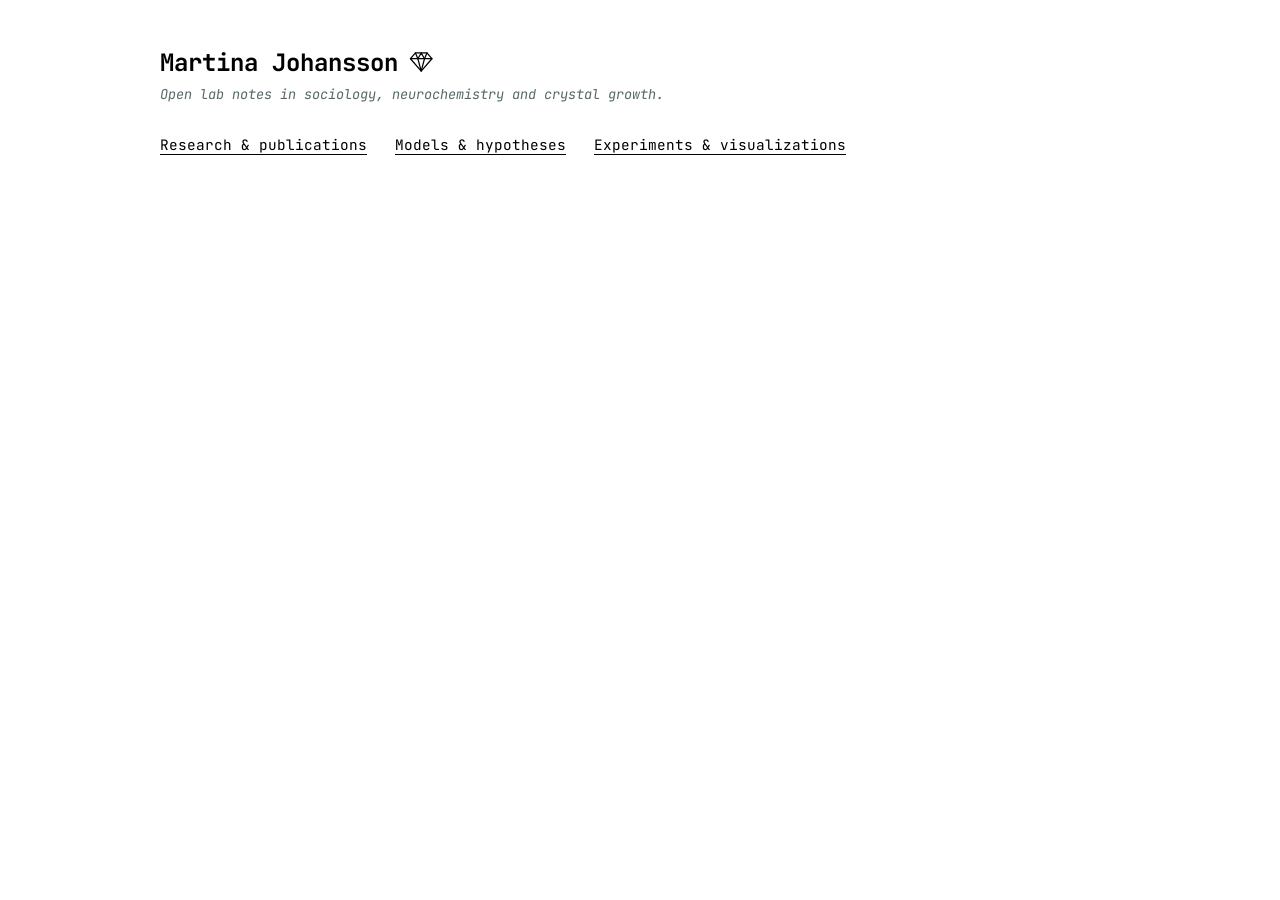
==== index.html @ 32915c61 "Add files via upload" ====
<!doctype html>
<html lang="en">
<head>
<meta charset="utf-8">
<meta name="viewport" content="width=device-width, initial-scale=1, viewport-fit=cover">
<meta name="color-scheme" content="light dark">
<link rel="preconnect" href="https://fonts.googleapis.com">
<link rel="preconnect" href="https://fonts.gstatic.com" crossorigin>
<link href="https://fonts.googleapis.com/css2?family=JetBrains+Mono:ital,wght@0,500;0,700;1,400&family=Carlito:ital,wght@0,400;0,700;1,400&display=swap" rel="stylesheet">
<title>Martina Johansson</title>
<link rel="stylesheet" href="style.css">
</head>
<body>
<main class="page">
  <h1>Martina Johansson<svg class="mark" viewBox="0 0 32 32" aria-hidden="true" focusable="false"><g fill="none" stroke="currentColor" stroke-width="1.5" stroke-linejoin="round" stroke-linecap="round"><path d="M9 6 H23 L29 13 L16 28 L3 13 Z"/><path d="M3 13 H29"/><path d="M9 6 L12 13 L16 28 L20 13 L23 6"/><path d="M12 13 L16 6 L20 13"/></g></svg></h1>
  <p class="tagline">Open lab notes in sociology, neurochemistry and crystal growth.</p>
  <nav aria-label="Sections">
    <a href="research/">Research &amp; publications</a>
    <a href="models/">Models &amp; hypotheses</a>
    <a href="experiments/">Experiments &amp; visualizations</a>
  </nav>
</main>
</body>
</html>
---- style.css ----
:root {
  --bg: #ffffff;
  --fg: #000000;
  --muted: #55696a;
  --font-name: 'JetBrains Mono', ui-monospace, Menlo, Consolas, monospace;
  --font-body: 'JetBrains Mono', ui-monospace, Menlo, Consolas, monospace;
}
@media (prefers-color-scheme: dark) {
  :root {
    --bg: #000000;
    --fg: #ffffff;
    --muted: #94a9aa;
  }
}
html { background: var(--bg); }
body {
  margin: 0;
  background: var(--bg);
  color: var(--fg);
  font-family: var(--font-body);
  font-size: 1rem;
  line-height: 1.5;
  padding-block: 48px;
  padding-left: max(16px, env(safe-area-inset-left, 0px));
  padding-right: max(16px, env(safe-area-inset-right, 0px));
}
.page { max-width: 960px; margin-inline: auto; }
h1 {
  font-family: var(--font-name);
  font-weight: 800;
  font-size: 1.1rem;
  line-height: 1.2;
  letter-spacing: -0.01em;
  margin: 0 0 6px;
  text-wrap: balance;
}
.tagline, .empty {
  font-size: 0.95rem;
  font-style: italic;
  max-width: 36rem;
  margin: 0;
  color: var(--muted);
  text-wrap: pretty;
}
nav {
  display: flex;
  flex-wrap: wrap;
  gap: 8px 28px;
  margin-top: 28px;
  font-size: 0.95rem;
}
a { color: var(--fg); text-underline-offset: 4px; text-decoration-thickness: 1px; }
a:hover { color: var(--muted); }
a:focus-visible { outline: 2px solid var(--fg); outline-offset: 3px; }
.back { display: inline-block; margin-bottom: 28px; font-size: 0.85rem; color: var(--muted); }

/* Content pages */
.prose p, .prose li { max-width: 40rem; text-wrap: pretty; }
.prose h2 {
  font-family: var(--font-name);
  font-weight: 700;
  font-size: 0.95rem;
  letter-spacing: -0.005em;
  margin: 40px 0 10px;
}
.prose h3 { font-size: 1rem; font-weight: 600; margin: 22px 0 6px; }
.prose p { margin: 0 0 12px; }
.prose ol, .prose ul { margin: 0 0 12px; padding-left: 1.3em; }
.prose li { margin-bottom: 8px; }
.meta { font-size: 0.85rem; color: var(--muted); margin: 0 0 24px; }
.lead { font-size: 1.05rem; margin: 18px 0 0; }
.figure { margin: 8px 0 0; }
.figure img { display: block; max-width: 100%; height: auto; }
.figure figcaption { font-size: 0.85rem; color: var(--muted); margin-top: 8px; max-width: 40rem; }
.scroll { overflow-x: auto; border: 1px solid var(--muted); }
.scroll:focus-visible { outline: 2px solid var(--fg); outline-offset: 2px; }
table { border-collapse: collapse; width: 100%; min-width: 46rem; font-size: 0.88rem; line-height: 1.45; }
th, td { text-align: left; vertical-align: top; padding: 9px 12px; border-top: 1px solid var(--muted); }
thead th { border-top: 0; font-weight: 600; font-size: 0.8rem; }
.list { list-style: none; margin: 18px 0 0; padding: 0; display: grid; gap: 14px; }
.list .meta { margin: 2px 0 0; }

/* Console look: monospace for name, headings, navigation and labels. Body text stays serif. */
h1 { font-weight: 700; font-size: 1rem; letter-spacing: 0; }
.tagline, .empty, nav, .back, .meta, .list a, .prose h2 { font-family: var(--font-name); }
.tagline, .empty { font-size: 0.85rem; }
nav { font-size: 0.9rem; }
.back, .meta { font-size: 0.8rem; }
.list a { font-size: 0.9rem; }
.prose h2 { font-size: 0.9rem; letter-spacing: 0; }

/* ASCII figures */
.ascii {
  margin: 0;
  padding: 14px 16px;
  font-family: var(--font-name);
  font-size: 0.72rem;
  line-height: 1.3;
  white-space: pre;
  color: var(--fg);
  background: var(--bg);
}
.figure .scroll { min-width: 0; }

/* ASCII figures: same width as the text, font size scales down to fit, never below 0.62rem (then the box scrolls) */
.figure .scroll { max-width: 40rem; container-type: inline-size; }
.ascii { font-size: clamp(0.62rem, calc((100cqw - 32px) / (var(--cols, 80) * 0.6)), 0.75rem); }

/* ASCII figures without frame, aligned with the text */
.figure .scroll { border: 0; }
.ascii { padding: 8px 0; font-size: clamp(0.62rem, calc((100cqw - 2px) / (var(--cols, 80) * 0.6)), 0.75rem); }

/* All text in monospace */
body { font-size: 0.9rem; line-height: 1.65; }
.tagline, .empty { font-size: 0.85rem; }
.lead { font-size: 0.95rem; }
table { font-size: 0.8rem; }
@media (max-width: 680px) { body { font-size: 0.85rem; } }

/* Crystal mark next to the name */
h1 .mark { height: 1.5em; width: auto; vertical-align: -0.35em; margin-right: 0.5em; }

/* Body text in Calibri-like sans (Carlito is metric-compatible with Calibri) */
:root { --font-body: 'Calibri', 'Carlito', 'Segoe UI', Arial, sans-serif; }
body { font-size: 1.06rem; line-height: 1.6; }
.lead { font-size: 1.1rem; }
.tagline, .empty { font-size: 0.85rem; }
table { font-size: 0.92rem; }
@media (max-width: 680px) { body { font-size: 1rem; } }

/* Tables: same width as the text */
.prose .scroll { max-width: 40rem; }
.prose table { min-width: 0; }
@media (max-width: 680px) { .prose table { min-width: 34rem; } }

/* Crystal after the name, less elongated */
h1 .mark { height: 1.3em; width: auto; vertical-align: -0.3em; margin: 0 0 0 0.5em; }
.prose .scroll { box-sizing: border-box; }
h1 .mark { height: 1.15em; vertical-align: -0.2em; }
h1 .mark { height: 1.7em; vertical-align: -0.4em; }
h1 .mark { height: 1.6em; vertical-align: -0.35em; }
h1 { font-size: 1.5rem; }
h1 .mark { height: 1.1em; vertical-align: -0.15em; margin-left: 0.4em; }
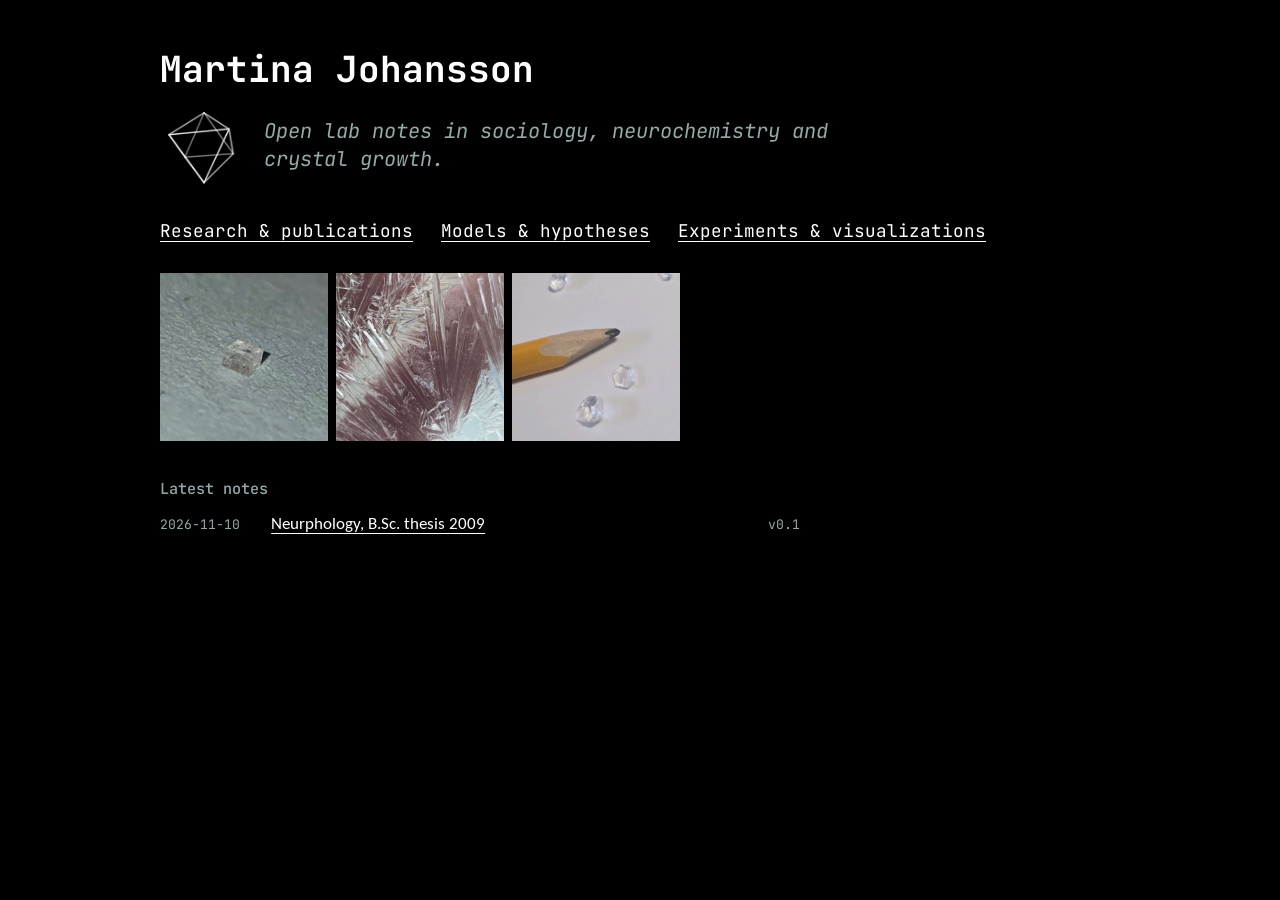
==== commit 086e6d57: "Add files via upload" ====
--- a/index.html
+++ b/index.html
@@ -12,13 +12,57 @@
 </head>
 <body>
 <main class="page">
-  <h1>Martina Johansson<svg class="mark" viewBox="0 0 32 32" aria-hidden="true" focusable="false"><g fill="none" stroke="currentColor" stroke-width="1.5" stroke-linejoin="round" stroke-linecap="round"><path d="M9 6 H23 L29 13 L16 28 L3 13 Z"/><path d="M3 13 H29"/><path d="M9 6 L12 13 L16 28 L20 13 L23 6"/><path d="M12 13 L16 6 L20 13"/></g></svg></h1>
-  <p class="tagline">Open lab notes in sociology, neurochemistry and crystal growth.</p>
+  <h1>Martina Johansson</h1>
+  <div class="tagrow">
+    <canvas id="oct" width="96" height="96" aria-hidden="true"></canvas>
+    <p class="tagline">Open lab notes in sociology, neurochemistry and crystal growth.</p>
+  </div>
   <nav aria-label="Sections">
     <a href="research/">Research &amp; publications</a>
     <a href="models/">Models &amp; hypotheses</a>
     <a href="experiments/">Experiments &amp; visualizations</a>
   </nav>
+  <div class="crystals">
+    <img src="img/crystal-1.jpg" width="480" height="480" alt="A single clear crystal on a grey surface" loading="lazy">
+    <img src="img/crystal-2.jpg" width="480" height="480" alt="Needle-shaped crystals radiating from a point" loading="lazy">
+    <img src="img/crystal-3.jpg" width="480" height="480" alt="Clear crystals next to a pencil tip for scale" loading="lazy">
+  </div>
+  <section class="feed" aria-labelledby="feed-h">
+    <h2 id="feed-h">Latest notes</h2>
+    <ul>
+      <li><time datetime="2026-11-10">2026-11-10</time><a href="research/neurphology-2009/">Neurphology, B.Sc. thesis 2009</a><span class="v">v0.1</span></li>
+    </ul>
+  </section>
 </main>
+<script>
+(function () {
+  var c = document.getElementById('oct'); if (!c || !c.getContext) return;
+  var ctx = c.getContext('2d'), S = 96, dpr = Math.min(window.devicePixelRatio || 1, 3);
+  c.width = c.height = S * dpr; ctx.scale(dpr, dpr);
+  var V = [[1,0,0],[-1,0,0],[0,1,0],[0,-1,0],[0,0,1],[0,0,-1]];
+  var E = [[0,2],[0,3],[0,4],[0,5],[1,2],[1,3],[1,4],[1,5],[2,4],[4,3],[3,5],[5,2]];
+  var color = getComputedStyle(document.body).color;
+  var reduce = window.matchMedia && matchMedia('(prefers-reduced-motion: reduce)').matches;
+  function draw(t) {
+    var a = t * 0.0004, b = 0.45, ca = Math.cos(a), sa = Math.sin(a), cb = Math.cos(b), sb = Math.sin(b);
+    var P = V.map(function (v) {
+      var x = v[0]*ca + v[2]*sa, z = -v[0]*sa + v[2]*ca, y = v[1];
+      var y2 = y*cb - z*sb, z2 = y*sb + z*cb;
+      var k = 1 / (1 - z2 * 0.18);
+      return [S/2 + x*k*42, S/2 + y2*k*42, z2];
+    });
+    ctx.clearRect(0, 0, S, S);
+    ctx.strokeStyle = color; ctx.lineWidth = 1.5; ctx.lineJoin = ctx.lineCap = 'round';
+    E.forEach(function (e) {
+      var p = P[e[0]], q = P[e[1]], z = (p[2] + q[2]) / 2;
+      ctx.globalAlpha = 0.35 + 0.65 * (z + 1) / 2;
+      ctx.beginPath(); ctx.moveTo(p[0], p[1]); ctx.lineTo(q[0], q[1]); ctx.stroke();
+    });
+    ctx.globalAlpha = 1;
+  }
+  if (reduce) { draw(900); return; }
+  (function loop(t) { draw(t); requestAnimationFrame(loop); })(0);
+})();
+</script>
 </body>
 </html>
--- a/style.css
+++ b/style.css
@@ -141,3 +141,34 @@
 h1 .mark { height: 1.6em; vertical-align: -0.35em; }
 h1 { font-size: 1.5rem; }
 h1 .mark { height: 1.1em; vertical-align: -0.15em; margin-left: 0.4em; }
+
+/* Always black, white text */
+:root, :root:not([data-theme="light"]) { --bg: #000000; --fg: #ffffff; --muted: #94a9aa; color-scheme: dark; }
+html, body { background: #000; color: #fff; }
+
+/* Larger name and tagline (1.5x), octahedron before the tagline */
+h1 { font-size: 2.25rem; margin-bottom: 10px; }
+.tagrow { display: flex; align-items: center; gap: 16px; }
+.tagrow canvas { width: 4.5rem; height: 4.5rem; flex: none; }
+.tagline, .empty { font-size: 1.275rem; line-height: 1.4; }
+nav { font-size: 1.35rem; }
+@media (max-width: 680px) { h1 { font-size: 1.7rem; } .tagline { font-size: 1.05rem; } nav { font-size: 1.05rem; } .tagrow canvas { width: 3.5rem; height: 3.5rem; } }
+.tagrow canvas { width: 5.5rem; height: 5.5rem; }
+nav { font-size: 1.1rem; }
+@media (max-width: 680px) { .tagrow canvas { width: 4rem; height: 4rem; } nav { font-size: 1rem; } }
+.prose figure + p, .prose .scroll + p { margin-top: 14px; }
+
+/* Status labels and latest-notes feed */
+.status { font-family: var(--font-name); font-size: 0.8em; border: 1px solid var(--muted); border-radius: 3px; padding: 0 5px; color: var(--fg); white-space: nowrap; }
+.legend { font-size: 0.92rem; color: var(--muted); max-width: 40rem; }
+.legend .status { color: var(--muted); }
+.feed { margin-top: 36px; max-width: 40rem; }
+.feed h2 { font-family: var(--font-name); font-size: 0.95rem; font-weight: 500; color: var(--muted); margin: 0 0 8px; }
+.feed ul { list-style: none; margin: 0; padding: 0; display: grid; gap: 6px; }
+.feed li { display: grid; grid-template-columns: 6.2rem 1fr auto; gap: 12px; align-items: baseline; }
+.feed time, .feed .v { font-family: var(--font-name); font-size: 0.82rem; color: var(--muted); }
+@media (max-width: 680px) { .feed li { grid-template-columns: 1fr auto; } .feed time { grid-column: 1 / -1; } }
+
+/* crystal strip */
+.crystals{display:grid;grid-template-columns:repeat(3,1fr);gap:8px;margin:28px 0 0;max-width:520px}
+.crystals img{display:block;width:100%;height:auto;aspect-ratio:1/1;object-fit:cover}
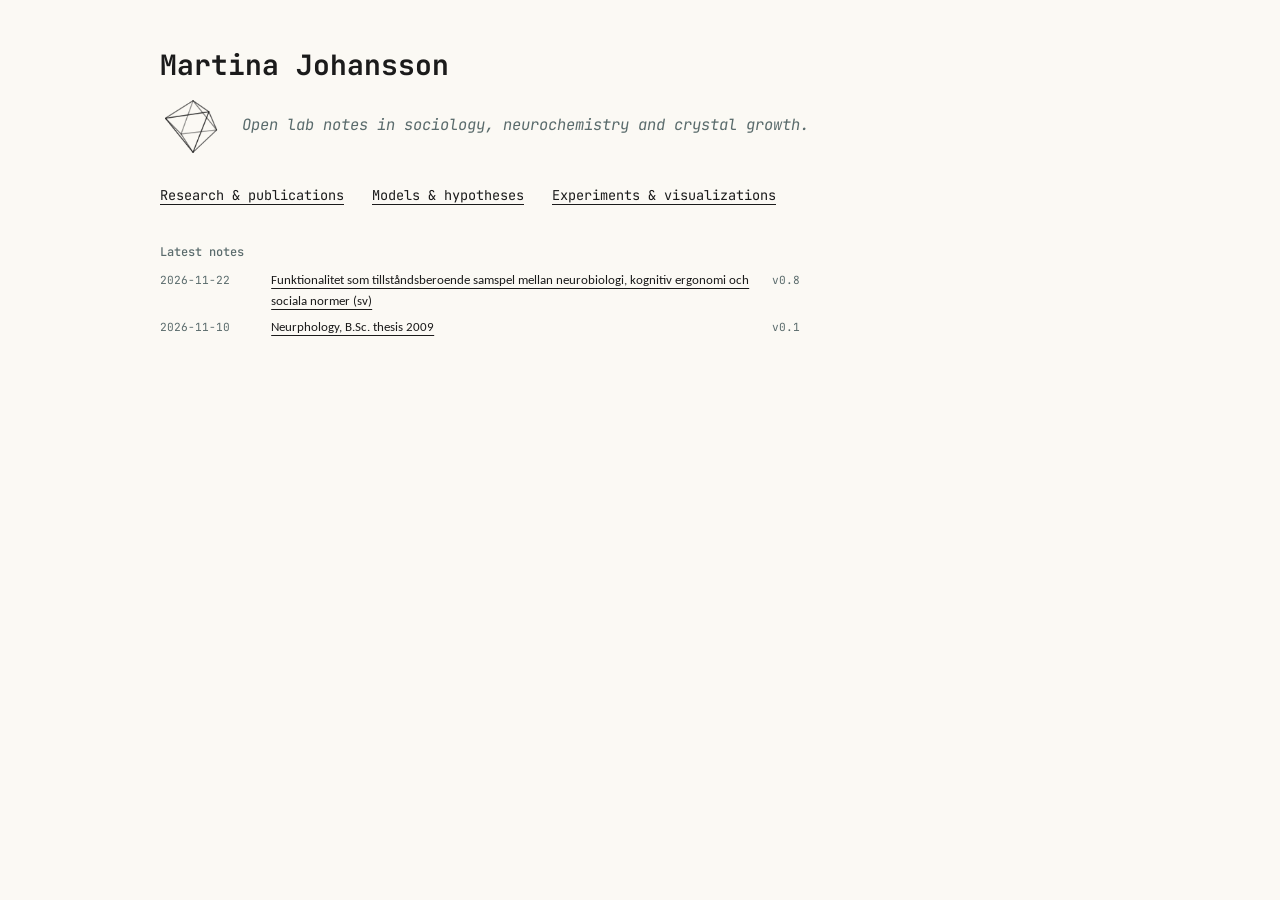
==== commit ca51262f: "Add files via upload" ====
--- a/index.html
+++ b/index.html
@@ -10,7 +10,7 @@
 <title>Martina Johansson</title>
 <link rel="stylesheet" href="style.css">
 </head>
-<body>
+<body class="home">
 <main class="page">
   <h1>Martina Johansson</h1>
   <div class="tagrow">
@@ -22,14 +22,10 @@
     <a href="models/">Models &amp; hypotheses</a>
     <a href="experiments/">Experiments &amp; visualizations</a>
   </nav>
-  <div class="crystals">
-    <img src="img/crystal-1.jpg" width="480" height="480" alt="A single clear crystal on a grey surface" loading="lazy">
-    <img src="img/crystal-2.jpg" width="480" height="480" alt="Needle-shaped crystals radiating from a point" loading="lazy">
-    <img src="img/crystal-3.jpg" width="480" height="480" alt="Clear crystals next to a pencil tip for scale" loading="lazy">
-  </div>
   <section class="feed" aria-labelledby="feed-h">
     <h2 id="feed-h">Latest notes</h2>
     <ul>
+      <li><time datetime="2026-11-22">2026-11-22</time><a href="experiments/superadditivitet/">Funktionalitet som tillståndsberoende samspel mellan neurobiologi, kognitiv ergonomi och sociala normer (sv)</a><span class="v">v0.8</span></li>
       <li><time datetime="2026-11-10">2026-11-10</time><a href="research/neurphology-2009/">Neurphology, B.Sc. thesis 2009</a><span class="v">v0.1</span></li>
     </ul>
   </section>
--- a/style.css
+++ b/style.css
@@ -142,9 +142,9 @@
 h1 { font-size: 1.5rem; }
 h1 .mark { height: 1.1em; vertical-align: -0.15em; margin-left: 0.4em; }
 
-/* Always black, white text */
-:root, :root:not([data-theme="light"]) { --bg: #000000; --fg: #ffffff; --muted: #94a9aa; color-scheme: dark; }
-html, body { background: #000; color: #fff; }
+/* Light paper background, dark text (test). The old black version is kept in style_dark_backup.css */
+:root, :root:not([data-theme="light"]) { --bg: #fbf9f4; --fg: #1b1b1b; --muted: #5a6b6c; color-scheme: light; }
+html, body { background: var(--bg); color: var(--fg); }
 
 /* Larger name and tagline (1.5x), octahedron before the tagline */
 h1 { font-size: 2.25rem; margin-bottom: 10px; }
@@ -172,3 +172,22 @@
 /* crystal strip */
 .crystals{display:grid;grid-template-columns:repeat(3,1fr);gap:8px;margin:28px 0 0;max-width:520px}
 .crystals img{display:block;width:100%;height:auto;aspect-ratio:1/1;object-fit:cover}
+
+/* Start page: smaller text, octahedron scaled to match */
+.home h1 { font-size: 1.75rem; }
+.home .tagline { font-size: 0.97rem; }
+.home nav { font-size: 0.85rem; }
+.home .tagrow canvas { width: 4.1rem; height: 4.1rem; }
+.home .feed h2 { font-size: 0.75rem; }
+.home .feed li { font-size: 0.8rem; }
+.home .feed time, .home .feed .v { font-size: 0.7rem; }
+@media (max-width: 680px) {
+  .home h1 { font-size: 1.3rem; }
+  .home .tagline { font-size: 0.82rem; }
+  .home nav { font-size: 0.8rem; }
+  .home .tagrow canvas { width: 3.1rem; height: 3.1rem; }
+  .home .feed li { font-size: 0.78rem; }
+}
+
+.refs { list-style: none; padding-left: 0; font-size: .92em; }
+.refs li { margin: 0 0 8px; padding-left: 1.6em; text-indent: -1.6em; overflow-wrap: anywhere; }
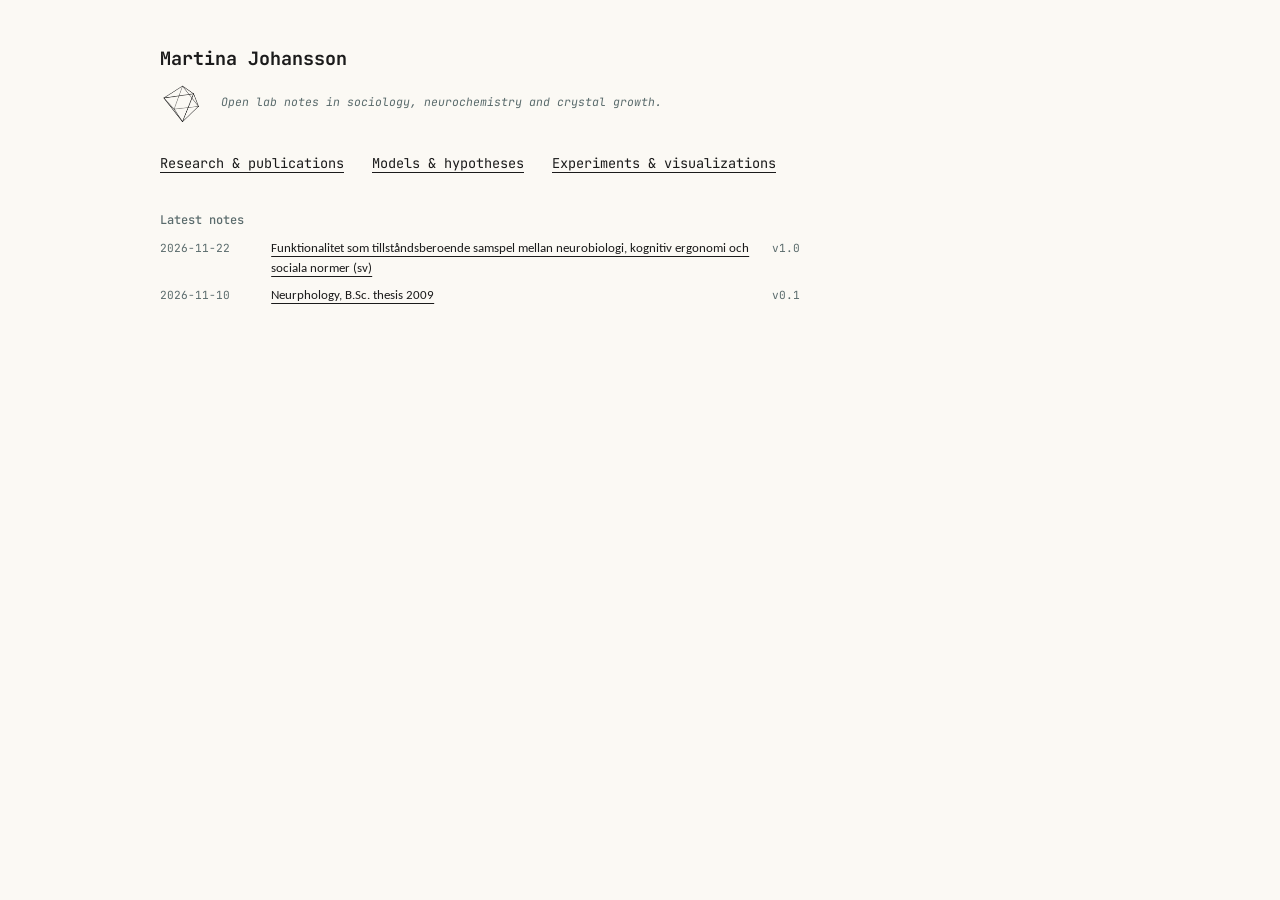
==== commit e6a90a2c: "Add files via upload" ====
--- a/index.html
+++ b/index.html
@@ -25,7 +25,7 @@
   <section class="feed" aria-labelledby="feed-h">
     <h2 id="feed-h">Latest notes</h2>
     <ul>
-      <li><time datetime="2026-11-22">2026-11-22</time><a href="experiments/superadditivitet/">Funktionalitet som tillståndsberoende samspel mellan neurobiologi, kognitiv ergonomi och sociala normer (sv)</a><span class="v">v0.8</span></li>
+      <li><time datetime="2026-11-22">2026-11-22</time><a href="experiments/superadditivitet/">Funktionalitet som tillståndsberoende samspel mellan neurobiologi, kognitiv ergonomi och sociala normer (sv)</a><span class="v">v1.0</span></li>
       <li><time datetime="2026-11-10">2026-11-10</time><a href="research/neurphology-2009/">Neurphology, B.Sc. thesis 2009</a><span class="v">v0.1</span></li>
     </ul>
   </section>
--- a/style.css
+++ b/style.css
@@ -4,13 +4,6 @@
   --muted: #55696a;
   --font-name: 'JetBrains Mono', ui-monospace, Menlo, Consolas, monospace;
   --font-body: 'JetBrains Mono', ui-monospace, Menlo, Consolas, monospace;
-}
-@media (prefers-color-scheme: dark) {
-  :root {
-    --bg: #000000;
-    --fg: #ffffff;
-    --muted: #94a9aa;
-  }
 }
 html { background: var(--bg); }
 body {
@@ -174,18 +167,18 @@
 .crystals img{display:block;width:100%;height:auto;aspect-ratio:1/1;object-fit:cover}
 
 /* Start page: smaller text, octahedron scaled to match */
-.home h1 { font-size: 1.75rem; }
-.home .tagline { font-size: 0.97rem; }
+.home h1 { font-size: 1.15rem; }
+.home .tagline { font-size: 0.72rem; }
 .home nav { font-size: 0.85rem; }
-.home .tagrow canvas { width: 4.1rem; height: 4.1rem; }
+.home .tagrow canvas { width: 2.8rem; height: 2.8rem; }
 .home .feed h2 { font-size: 0.75rem; }
 .home .feed li { font-size: 0.8rem; }
 .home .feed time, .home .feed .v { font-size: 0.7rem; }
 @media (max-width: 680px) {
-  .home h1 { font-size: 1.3rem; }
-  .home .tagline { font-size: 0.82rem; }
+  .home h1 { font-size: 1.05rem; }
+  .home .tagline { font-size: 0.7rem; }
   .home nav { font-size: 0.8rem; }
-  .home .tagrow canvas { width: 3.1rem; height: 3.1rem; }
+  .home .tagrow canvas { width: 2.4rem; height: 2.4rem; }
   .home .feed li { font-size: 0.78rem; }
 }
 
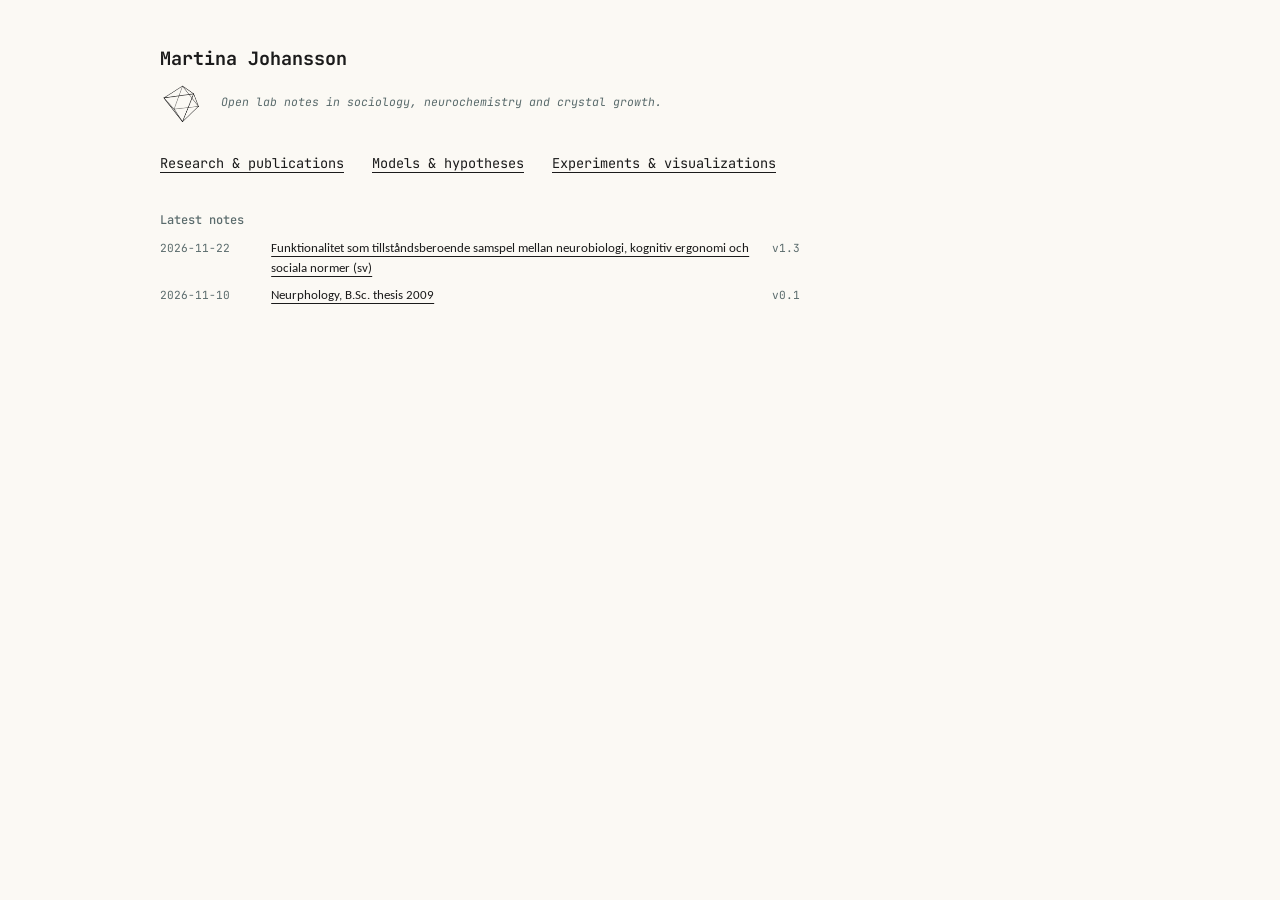
==== commit ec3cf88d: "Add files via upload" ====
--- a/index.html
+++ b/index.html
@@ -25,7 +25,7 @@
   <section class="feed" aria-labelledby="feed-h">
     <h2 id="feed-h">Latest notes</h2>
     <ul>
-      <li><time datetime="2026-11-22">2026-11-22</time><a href="experiments/superadditivitet/">Funktionalitet som tillståndsberoende samspel mellan neurobiologi, kognitiv ergonomi och sociala normer (sv)</a><span class="v">v1.0</span></li>
+      <li><time datetime="2026-11-22">2026-11-22</time><a href="experiments/superadditivitet/">Funktionalitet som tillståndsberoende samspel mellan neurobiologi, kognitiv ergonomi och sociala normer (sv)</a><span class="v">v1.3</span></li>
       <li><time datetime="2026-11-10">2026-11-10</time><a href="research/neurphology-2009/">Neurphology, B.Sc. thesis 2009</a><span class="v">v0.1</span></li>
     </ul>
   </section>
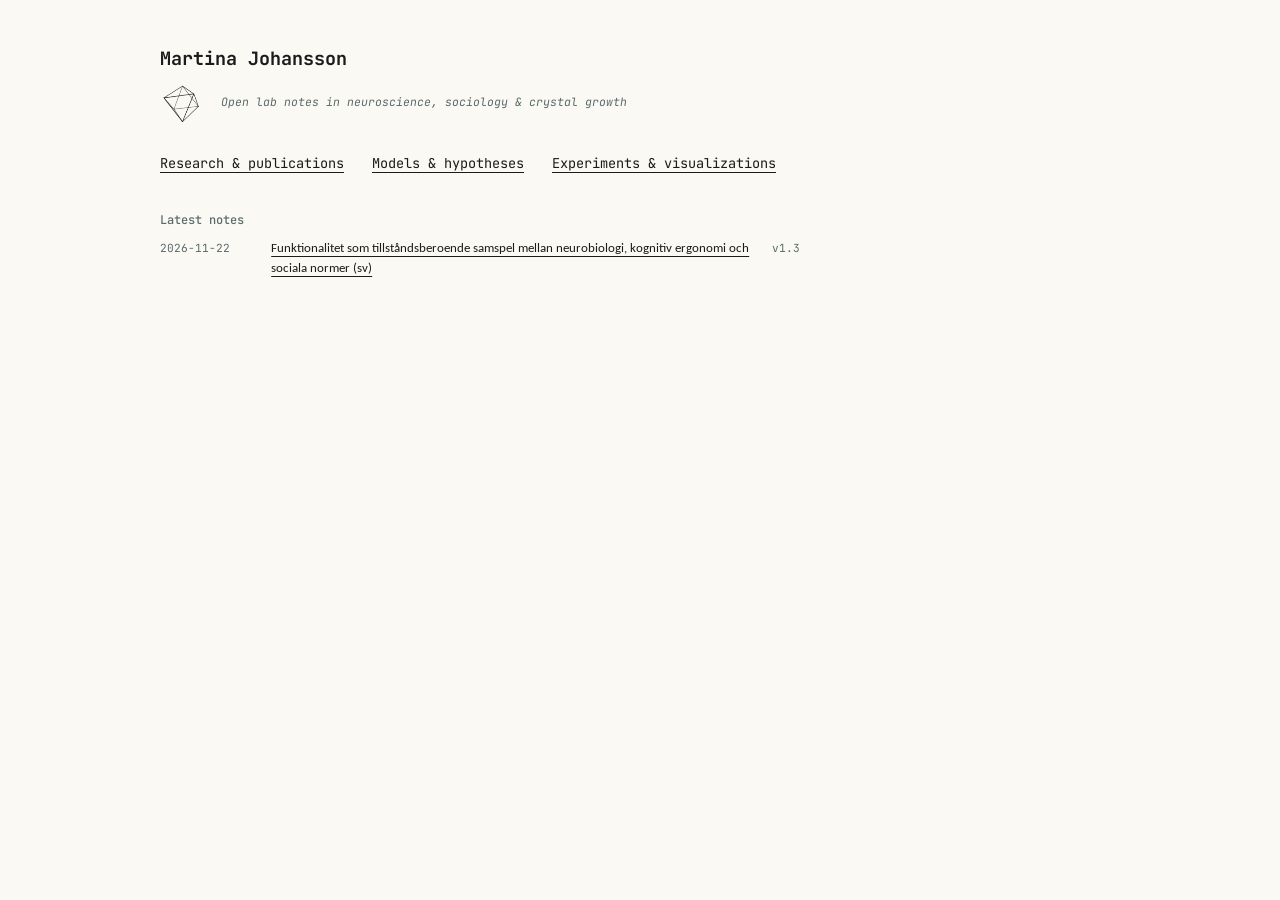
==== commit fd40c26c: "Update index.html" ====
--- a/index.html
+++ b/index.html
@@ -15,7 +15,7 @@
   <h1>Martina Johansson</h1>
   <div class="tagrow">
     <canvas id="oct" width="96" height="96" aria-hidden="true"></canvas>
-    <p class="tagline">Open lab notes in sociology, neurochemistry and crystal growth.</p>
+    <p class="tagline">Open lab notes in neuroscience, sociology & crystal growth</p>
   </div>
   <nav aria-label="Sections">
     <a href="research/">Research &amp; publications</a>
@@ -26,7 +26,7 @@
     <h2 id="feed-h">Latest notes</h2>
     <ul>
       <li><time datetime="2026-11-22">2026-11-22</time><a href="experiments/superadditivitet/">Funktionalitet som tillståndsberoende samspel mellan neurobiologi, kognitiv ergonomi och sociala normer (sv)</a><span class="v">v1.3</span></li>
-      <li><time datetime="2026-11-10">2026-11-10</time><a href="research/neurphology-2009/">Neurphology, B.Sc. thesis 2009</a><span class="v">v0.1</span></li>
+  
     </ul>
   </section>
 </main>
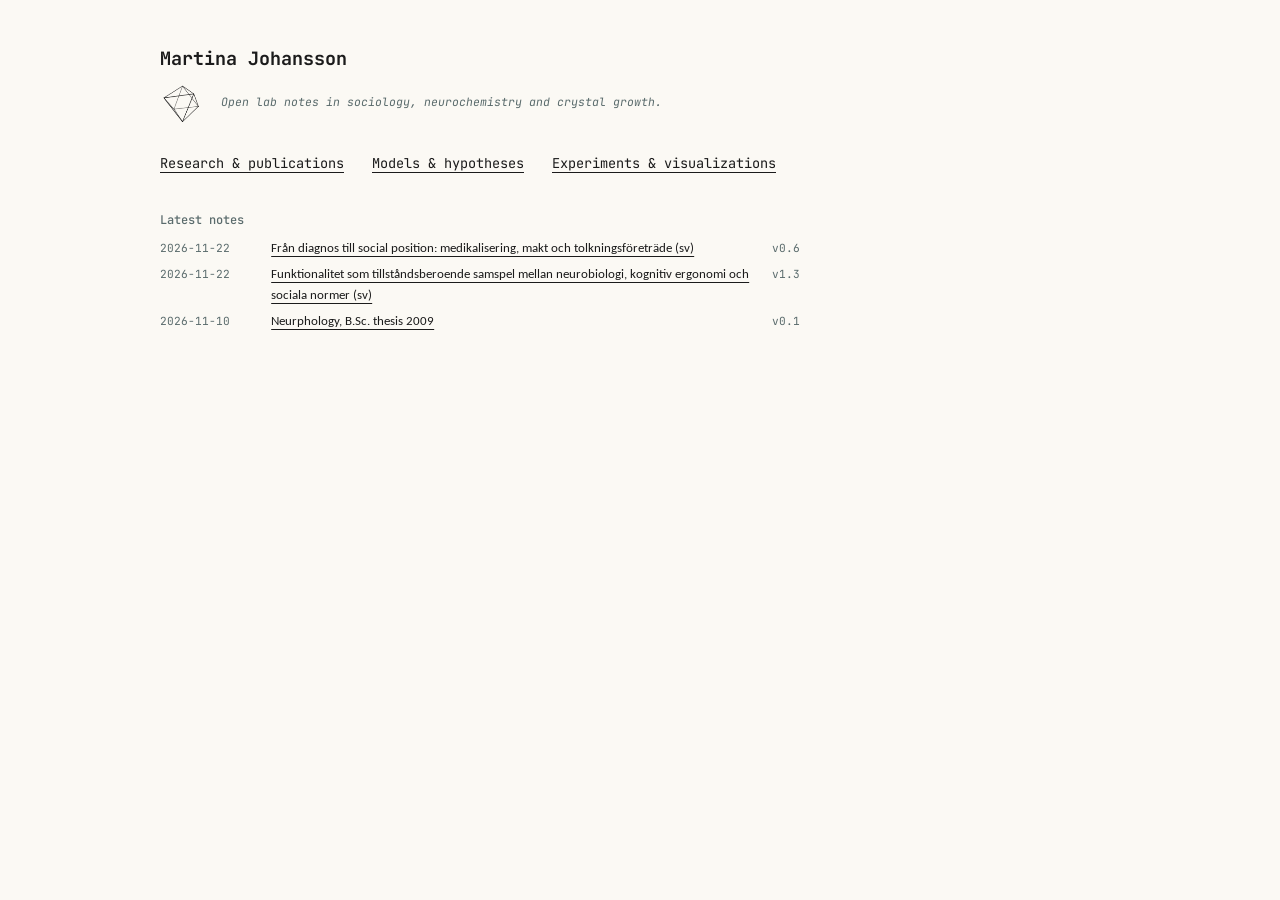
==== commit 7e9c8cc9: "Add files via upload" ====
--- a/index.html
+++ b/index.html
@@ -15,7 +15,7 @@
   <h1>Martina Johansson</h1>
   <div class="tagrow">
     <canvas id="oct" width="96" height="96" aria-hidden="true"></canvas>
-    <p class="tagline">Open lab notes in neuroscience, sociology & crystal growth</p>
+    <p class="tagline">Open lab notes in sociology, neurochemistry and crystal growth.</p>
   </div>
   <nav aria-label="Sections">
     <a href="research/">Research &amp; publications</a>
@@ -25,8 +25,9 @@
   <section class="feed" aria-labelledby="feed-h">
     <h2 id="feed-h">Latest notes</h2>
     <ul>
+      <li><time datetime="2026-11-22">2026-11-22</time><a href="models/villkorad-medikalisering/">Från diagnos till social position: medikalisering, makt och tolkningsföreträde (sv)</a><span class="v">v0.6</span></li>
       <li><time datetime="2026-11-22">2026-11-22</time><a href="experiments/superadditivitet/">Funktionalitet som tillståndsberoende samspel mellan neurobiologi, kognitiv ergonomi och sociala normer (sv)</a><span class="v">v1.3</span></li>
-  
+      <li><time datetime="2026-11-10">2026-11-10</time><a href="research/neurphology-2009/">Neurphology, B.Sc. thesis 2009</a><span class="v">v0.1</span></li>
     </ul>
   </section>
 </main>
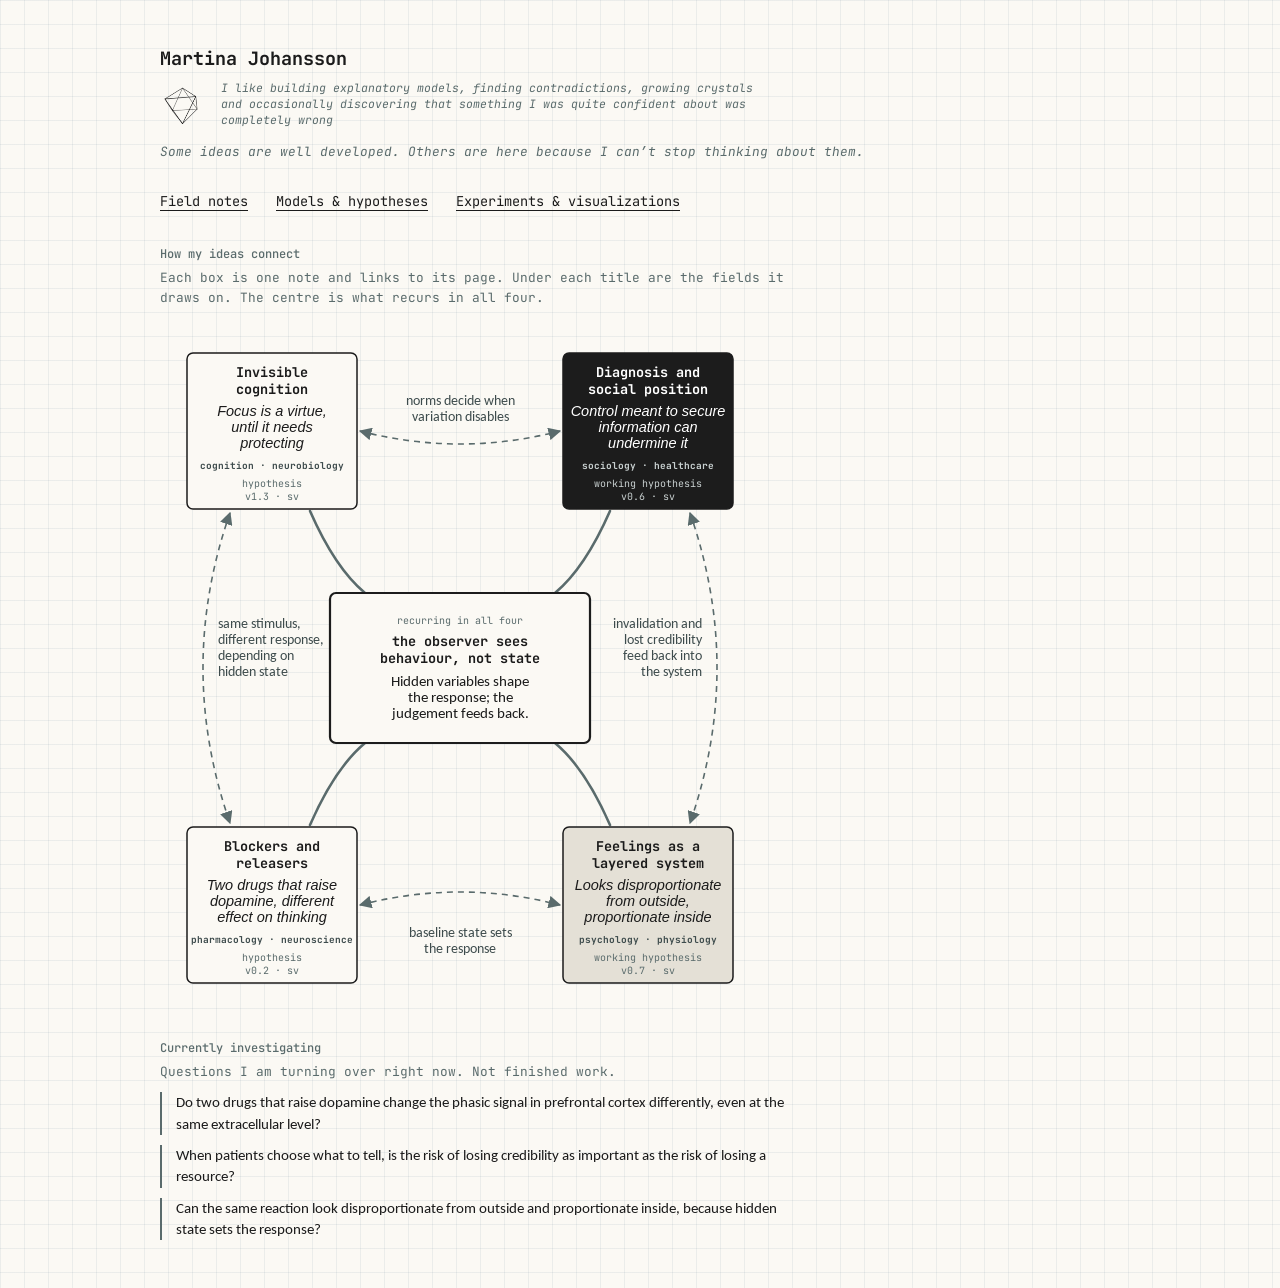
==== commit db2b69c6: "Add files via upload" ====
--- a/index.html
+++ b/index.html
@@ -15,19 +15,48 @@
   <h1>Martina Johansson</h1>
   <div class="tagrow">
     <canvas id="oct" width="96" height="96" aria-hidden="true"></canvas>
-    <p class="tagline">Open lab notes in sociology, neurochemistry and crystal growth.</p>
+    <p class="tagline">I like building explanatory models, finding contradictions, growing crystals and occasionally discovering that something I was quite confident about was completely wrong</p>
   </div>
+  <p class="meta" style="font-style:italic;margin-top:14px">Some ideas are well developed. Others are here because I can&rsquo;t stop thinking about them.</p>
   <nav aria-label="Sections">
-    <a href="research/">Research &amp; publications</a>
+    <a href="field-notes/">Field notes</a>
     <a href="models/">Models &amp; hypotheses</a>
     <a href="experiments/">Experiments &amp; visualizations</a>
   </nav>
-  <section class="feed" aria-labelledby="feed-h">
-    <h2 id="feed-h">Latest notes</h2>
+  <section class="map" aria-labelledby="map-h" style="margin-top:32px">
+    <h2 id="map-h">How my ideas connect</h2>
+    <p class="meta">Each box is one note and links to its page. Under each title are the fields it draws on. The centre is what recurs in all four.</p>
+<svg viewBox="0 0 600 680" role="img" aria-labelledby="mp-t mp-d" style="display:block;width:100%;max-width:600px;height:auto" xmlns="http://www.w3.org/2000/svg">
+<title id="mp-t">How the four notes connect</title>
+<desc id="mp-d">A mind map. In the centre: the idea that recurs in all four notes, that the observer sees behaviour and not state, because hidden variables shape the response and the judgement feeds back. Four pages branch out, each with its contradiction: invisible cognition (focus is a virtue until it needs protecting), diagnosis and social position (control meant to secure information can undermine it), blockers and releasers (two drugs that raise dopamine, different effect on thinking) and feelings as a layered system (looks disproportionate from outside, proportionate inside). Dashed lines mark shared mechanisms: norms deciding when variation becomes disability, same stimulus with different response depending on hidden state, baseline state setting the response, and invalidation and lost credibility feeding back.</desc>
+<defs>
+<filter id="soft" x="-5%" y="-5%" width="110%" height="110%"><feTurbulence type="fractalNoise" baseFrequency="0.012" numOctaves="1" seed="7" result="n"/><feDisplacementMap in="SourceGraphic" in2="n" scale="2"/></filter>
+<marker id="me" viewBox="0 0 10 10" refX="9" refY="5" markerWidth="8" markerHeight="8" orient="auto"><path d="M0,0 L10,5 L0,10 z" fill="#5a6b6c"/></marker>
+<marker id="ms" viewBox="0 0 10 10" refX="9" refY="5" markerWidth="8" markerHeight="8" orient="auto-start-reverse"><path d="M0,0 L10,5 L0,10 z" fill="#5a6b6c"/></marker>
+<style>
+.ti{font-family:var(--font-name);font-size:13.5px;font-weight:700;fill:#1b1b1b}
+.su{font-family:var(--font-body);font-size:14.5px;fill:#1b1b1b}
+.it{font-style:italic}
+.fd{font-family:var(--font-name);font-size:9.5px;font-weight:700;fill:#3d4b4c}
+.w{fill:#fff !important}
+.w2{fill:#c9d1d1 !important}
+.s2{font-family:var(--font-name);font-size:10px;fill:#5a6b6c}
+.lk{font-family:var(--font-body);font-size:13.5px;fill:#3d4b4c}
+a:hover .nd,a:focus .nd{stroke-width:2.6}
+</style>
+</defs>
+<path d="M205,270 Q175,245 150,188" fill="none" stroke="#5a6b6c" stroke-width="2.6" stroke-linecap="round"/><path d="M395,270 Q425,245 450,188" fill="none" stroke="#5a6b6c" stroke-width="2.6" stroke-linecap="round"/><path d="M205,420 Q175,445 150,502" fill="none" stroke="#5a6b6c" stroke-width="2.6" stroke-linecap="round"/><path d="M395,420 Q425,445 450,502" fill="none" stroke="#5a6b6c" stroke-width="2.6" stroke-linecap="round"/><g filter="url(#soft)"><rect x="170" y="270" width="260" height="150" rx="6" fill="#fbf9f4" stroke="#1b1b1b" stroke-width="2.2"/></g><path d="M200,108 Q300,134 400,108" fill="none" stroke="#5a6b6c" stroke-width="1.6" stroke-dasharray="6 5" marker-start="url(#ms)" marker-end="url(#me)"/><path d="M200,582 Q300,556 400,582" fill="none" stroke="#5a6b6c" stroke-width="1.6" stroke-dasharray="6 5" marker-start="url(#ms)" marker-end="url(#me)"/><path d="M70,190 Q16,345 70,500" fill="none" stroke="#5a6b6c" stroke-width="1.6" stroke-dasharray="6 5" marker-start="url(#ms)" marker-end="url(#me)"/><path d="M530,190 Q584,345 530,500" fill="none" stroke="#5a6b6c" stroke-width="1.6" stroke-dasharray="6 5" marker-start="url(#ms)" marker-end="url(#me)"/>
+<a href="experiments/superadditivitet/"><g filter="url(#soft)"><rect class="nd" x="27.0" y="30" width="170" height="156" rx="6" fill="#fbf9f4" stroke="#1b1b1b" stroke-width="1.5"/></g><text x="112" y="54" text-anchor="middle" class="ti">Invisible</text><text x="112" y="71" text-anchor="middle" class="ti">cognition</text><text x="112" y="93" text-anchor="middle" class="su it">Focus is a virtue,</text><text x="112" y="109" text-anchor="middle" class="su it">until it needs</text><text x="112" y="125" text-anchor="middle" class="su it">protecting</text><text x="112" y="146" text-anchor="middle" class="fd">cognition · neurobiology</text><text x="112" y="164" text-anchor="middle" class="s2">hypothesis</text><text x="112" y="177" text-anchor="middle" class="s2">v1.3 · sv</text></a><a href="models/villkorad-medikalisering/"><g filter="url(#soft)"><rect class="nd" x="403.0" y="30" width="170" height="156" rx="6" fill="#1b1b1b" stroke="#1b1b1b" stroke-width="1.5"/></g><text x="488" y="54" text-anchor="middle" class="ti w">Diagnosis and</text><text x="488" y="71" text-anchor="middle" class="ti w">social position</text><text x="488" y="93" text-anchor="middle" class="su it w">Control meant to secure</text><text x="488" y="109" text-anchor="middle" class="su it w">information can</text><text x="488" y="125" text-anchor="middle" class="su it w">undermine it</text><text x="488" y="146" text-anchor="middle" class="fd w2">sociology · healthcare</text><text x="488" y="164" text-anchor="middle" class="s2 w2">working hypothesis</text><text x="488" y="177" text-anchor="middle" class="s2 w2">v0.6 · sv</text></a><a href="models/blockerare-och-frisattare/"><g filter="url(#soft)"><rect class="nd" x="27.0" y="504" width="170" height="156" rx="6" fill="#fbf9f4" stroke="#1b1b1b" stroke-width="1.5"/></g><text x="112" y="528" text-anchor="middle" class="ti">Blockers and</text><text x="112" y="545" text-anchor="middle" class="ti">releasers</text><text x="112" y="567" text-anchor="middle" class="su it">Two drugs that raise</text><text x="112" y="583" text-anchor="middle" class="su it">dopamine, different</text><text x="112" y="599" text-anchor="middle" class="su it">effect on thinking</text><text x="112" y="620" text-anchor="middle" class="fd">pharmacology · neuroscience</text><text x="112" y="638" text-anchor="middle" class="s2">hypothesis</text><text x="112" y="651" text-anchor="middle" class="s2">v0.2 · sv</text></a><a href="models/psyket-som-system/"><g filter="url(#soft)"><rect class="nd" x="403.0" y="504" width="170" height="156" rx="6" fill="#e4e0d6" stroke="#1b1b1b" stroke-width="1.5"/></g><text x="488" y="528" text-anchor="middle" class="ti">Feelings as a</text><text x="488" y="545" text-anchor="middle" class="ti">layered system</text><text x="488" y="567" text-anchor="middle" class="su it">Looks disproportionate</text><text x="488" y="583" text-anchor="middle" class="su it">from outside,</text><text x="488" y="599" text-anchor="middle" class="su it">proportionate inside</text><text x="488" y="620" text-anchor="middle" class="fd">psychology · physiology</text><text x="488" y="638" text-anchor="middle" class="s2">working hypothesis</text><text x="488" y="651" text-anchor="middle" class="s2">v0.7 · sv</text></a>
+<text x="300" y="301" text-anchor="middle" class="s2">recurring in all four</text><text x="300" y="323" text-anchor="middle" class="ti">the observer sees</text><text x="300" y="340" text-anchor="middle" class="ti">behaviour, not state</text><text x="300" y="363" text-anchor="middle" class="su">Hidden variables shape</text><text x="300" y="379" text-anchor="middle" class="su">the response; the</text><text x="300" y="395" text-anchor="middle" class="su">judgement feeds back.</text><text x="300" y="82" text-anchor="middle" class="lk">norms decide when</text><text x="300" y="98" text-anchor="middle" class="lk">variation disables</text><text x="300" y="614" text-anchor="middle" class="lk">baseline state sets</text><text x="300" y="630" text-anchor="middle" class="lk">the response</text><text x="58" y="305" class="lk">same stimulus,</text><text x="58" y="321" class="lk">different response,</text><text x="58" y="337" class="lk">depending on</text><text x="58" y="353" class="lk">hidden state</text><text x="542" y="305" text-anchor="end" class="lk">invalidation and</text><text x="542" y="321" text-anchor="end" class="lk">lost credibility</text><text x="542" y="337" text-anchor="end" class="lk">feed back into</text><text x="542" y="353" text-anchor="end" class="lk">the system</text>
+</svg>
+  </section>
+  <section class="now" aria-labelledby="now-h">
+    <h2 id="now-h">Currently investigating</h2>
+    <p class="meta">Questions I am turning over right now. Not finished work.</p>
     <ul>
-      <li><time datetime="2026-11-22">2026-11-22</time><a href="models/villkorad-medikalisering/">Från diagnos till social position: medikalisering, makt och tolkningsföreträde (sv)</a><span class="v">v0.6</span></li>
-      <li><time datetime="2026-11-22">2026-11-22</time><a href="experiments/superadditivitet/">Funktionalitet som tillståndsberoende samspel mellan neurobiologi, kognitiv ergonomi och sociala normer (sv)</a><span class="v">v1.3</span></li>
-      <li><time datetime="2026-11-10">2026-11-10</time><a href="research/neurphology-2009/">Neurphology, B.Sc. thesis 2009</a><span class="v">v0.1</span></li>
+      <li><a href="models/blockerare-och-frisattare/">Do two drugs that raise dopamine change the phasic signal in prefrontal cortex differently, even at the same extracellular level?</a></li>
+      <li><a href="models/villkorad-medikalisering/">When patients choose what to tell, is the risk of losing credibility as important as the risk of losing a resource?</a></li>
+      <li><a href="models/psyket-som-system/">Can the same reaction look disproportionate from outside and proportionate inside, because hidden state sets the response?</a></li>
     </ul>
   </section>
 </main>
--- a/style.css
+++ b/style.css
@@ -184,3 +184,38 @@
 
 .refs { list-style: none; padding-left: 0; font-size: .92em; }
 .refs li { margin: 0 0 8px; padding-left: 1.6em; text-indent: -1.6em; overflow-wrap: anywhere; }
+
+/* Faint grid paper, like a lab notebook */
+html, body {
+  background-color: var(--bg);
+  background-image:
+    linear-gradient(rgba(70,100,130,.085) 1px, transparent 1px),
+    linear-gradient(90deg, rgba(70,100,130,.085) 1px, transparent 1px);
+  background-size: 24px 24px;
+}
+@media print { html, body { background-image: none; } }
+
+/* Currently investigating */
+.now { margin-top: 36px; max-width: 40rem; }
+.now h2 { font-family: var(--font-name); font-size: 0.95rem; font-weight: 500; color: var(--muted); margin: 0 0 4px; }
+.now .meta { margin: 0 0 10px; }
+.now ul { list-style: none; margin: 0; padding: 0; display: grid; gap: 10px; }
+.now li { padding-left: 14px; border-left: 2px solid var(--muted); line-height: 1.4; }
+.now li a { text-decoration: none; }
+.now li a:hover, .now li a:focus { text-decoration: underline; }
+.home .now h2 { font-size: 0.75rem; }
+.home .now li { font-size: 0.95rem; }
+
+/* Map heading */
+.map h2 { font-family: var(--font-name); font-size: 0.95rem; font-weight: 500; color: var(--muted); margin: 0 0 4px; }
+.map .meta { margin: 0 0 14px; max-width: 40rem; }
+.home .map h2 { font-size: 0.75rem; }
+
+/* Map detail panel */
+.mapinfo { margin-top: 14px; max-width: 40rem; padding: 12px 14px; border: 1.5px solid var(--ink, #1b1b1b); background: var(--bg); min-height: 11rem; }
+.mapinfo p { margin: 0 0 6px; }
+.mapinfo .mi-t { font-family: var(--font-name); font-weight: 700; font-size: 0.95rem; }
+.mapinfo .mi-s { font-family: var(--font-name); font-size: 0.75rem; color: var(--muted); }
+.mapinfo .mi-q { font-style: italic; margin-top: 8px; }
+.mapinfo .mi-c { margin: 8px 0; padding-left: 1.1rem; font-size: 0.95rem; }
+.mapinfo .mi-a { font-family: var(--font-name); font-size: 0.85rem; }
